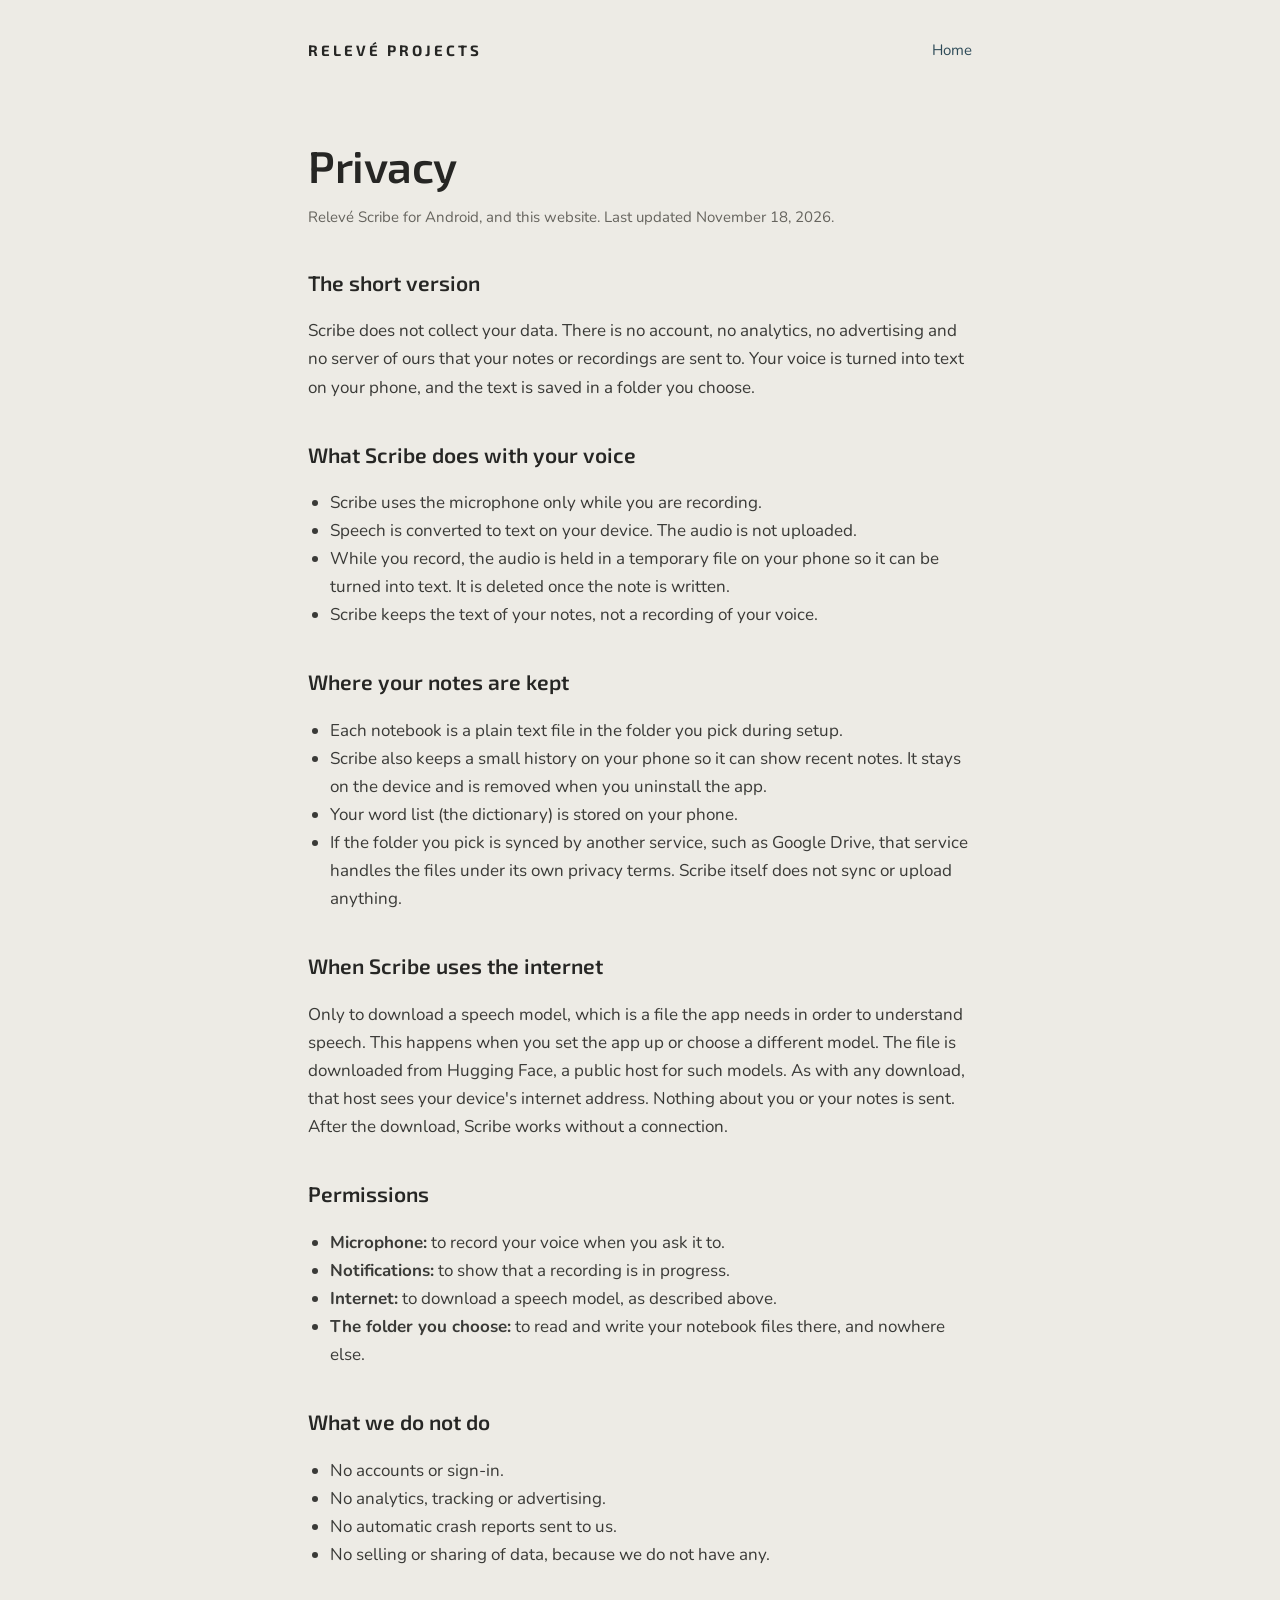
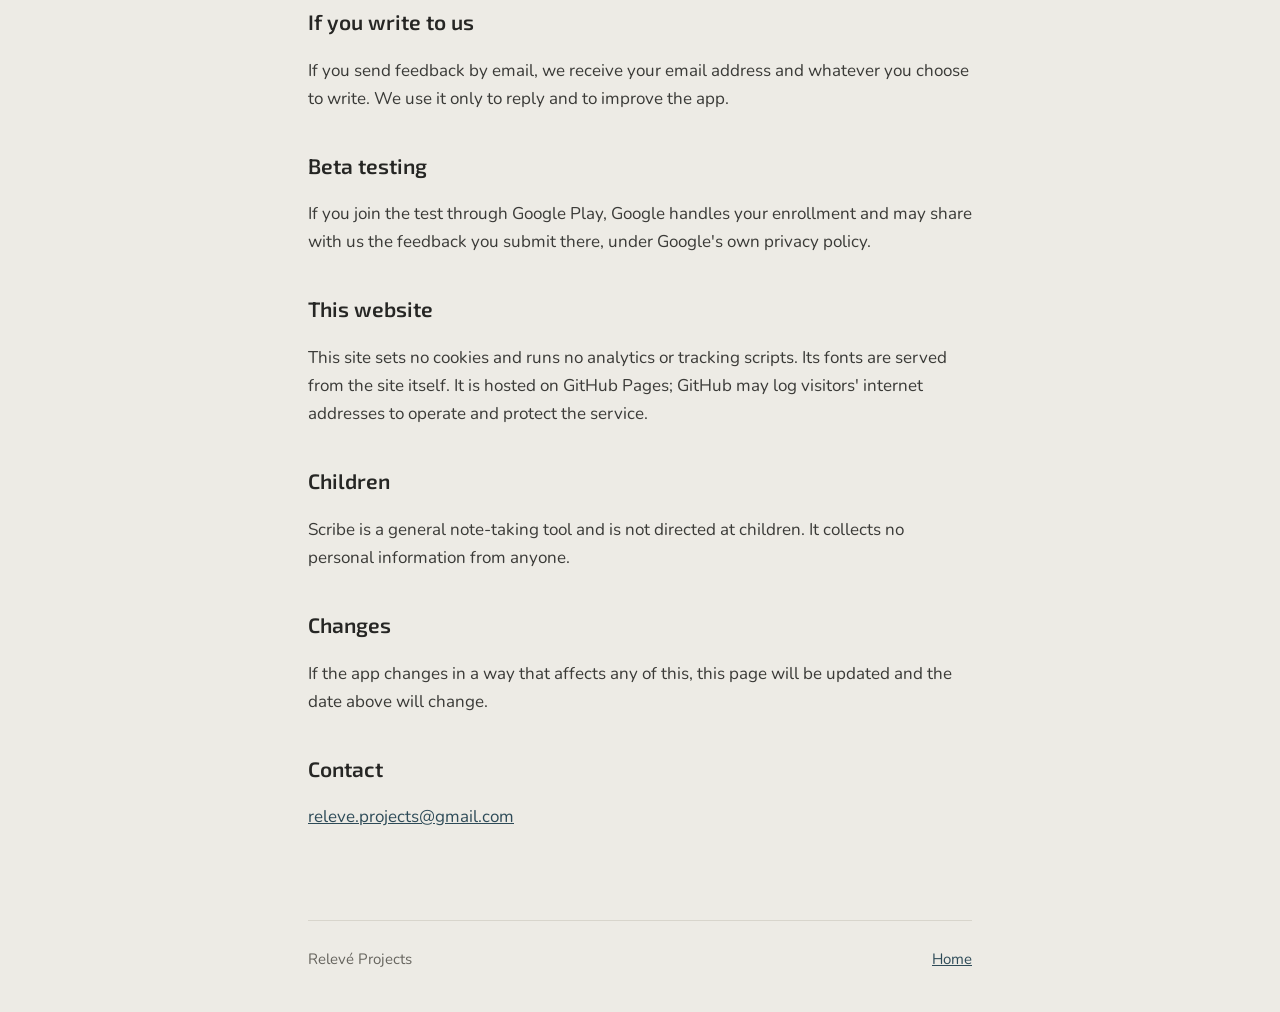
==== privacy.html @ f169d432 "Relevé Projects site: home page and privacy policy Co-Authored-By: Claude Fable 5.2 <noreply@anthrop" ====
<!doctype html>
<html lang="en">
<head>
<meta charset="utf-8">
<meta name="viewport" content="width=device-width, initial-scale=1">
<title>Privacy · Relevé Projects</title>
<meta name="description" content="Privacy policy for Relevé Scribe and this website.">
<link rel="icon" href="favicon.svg" type="image/svg+xml">
<link rel="stylesheet" href="style.css">
</head>
<body>
<div class="wrap narrow">

<header class="top">
  <a class="brand" href="./">Relevé Projects</a>
  <nav aria-label="Main"><a href="./">Home</a></nav>
</header>

<main>
<article class="doc">
  <h1>Privacy</h1>
  <p class="date">Relevé Scribe for Android, and this website. Last updated November 18, 2026.</p>

  <h2>The short version</h2>
  <p>Scribe does not collect your data. There is no account, no analytics, no advertising and no server of ours that your notes or recordings are sent to. Your voice is turned into text on your phone, and the text is saved in a folder you choose.</p>

  <h2>What Scribe does with your voice</h2>
  <ul>
    <li>Scribe uses the microphone only while you are recording.</li>
    <li>Speech is converted to text on your device. The audio is not uploaded.</li>
    <li>While you record, the audio is held in a temporary file on your phone so it can be turned into text. It is deleted once the note is written.</li>
    <li>Scribe keeps the text of your notes, not a recording of your voice.</li>
  </ul>

  <h2>Where your notes are kept</h2>
  <ul>
    <li>Each notebook is a plain text file in the folder you pick during setup.</li>
    <li>Scribe also keeps a small history on your phone so it can show recent notes. It stays on the device and is removed when you uninstall the app.</li>
    <li>Your word list (the dictionary) is stored on your phone.</li>
    <li>If the folder you pick is synced by another service, such as Google Drive, that service handles the files under its own privacy terms. Scribe itself does not sync or upload anything.</li>
  </ul>

  <h2>When Scribe uses the internet</h2>
  <p>Only to download a speech model, which is a file the app needs in order to understand speech. This happens when you set the app up or choose a different model. The file is downloaded from Hugging Face, a public host for such models. As with any download, that host sees your device's internet address. Nothing about you or your notes is sent. After the download, Scribe works without a connection.</p>

  <h2>Permissions</h2>
  <ul>
    <li><strong>Microphone:</strong> to record your voice when you ask it to.</li>
    <li><strong>Notifications:</strong> to show that a recording is in progress.</li>
    <li><strong>Internet:</strong> to download a speech model, as described above.</li>
    <li><strong>The folder you choose:</strong> to read and write your notebook files there, and nowhere else.</li>
  </ul>

  <h2>What we do not do</h2>
  <ul>
    <li>No accounts or sign-in.</li>
    <li>No analytics, tracking or advertising.</li>
    <li>No automatic crash reports sent to us.</li>
    <li>No selling or sharing of data, because we do not have any.</li>
  </ul>

  <h2>If you write to us</h2>
  <p>If you send feedback by email, we receive your email address and whatever you choose to write. We use it only to reply and to improve the app.</p>

  <h2>Beta testing</h2>
  <p>If you join the test through Google Play, Google handles your enrollment and may share with us the feedback you submit there, under Google's own privacy policy.</p>

  <h2>This website</h2>
  <p>This site sets no cookies and runs no analytics or tracking scripts. Its fonts are served from the site itself. It is hosted on GitHub Pages; GitHub may log visitors' internet addresses to operate and protect the service.</p>

  <h2>Children</h2>
  <p>Scribe is a general note-taking tool and is not directed at children. It collects no personal information from anyone.</p>

  <h2>Changes</h2>
  <p>If the app changes in a way that affects any of this, this page will be updated and the date above will change.</p>

  <h2>Contact</h2>
  <p><a href="mailto:releve.projects@gmail.com">releve.projects@gmail.com</a></p>
</article>
</main>

<footer>
  <span>Relevé Projects</span>
  <span class="links"><a href="./">Home</a></span>
</footer>

</div>
</body>
</html>
---- style.css ----
/* Relevé Projects — Basalt look, shared with the Scribe app.
   Fonts are served from this site (fonts/), so a visit makes no third-party requests. */
@font-face{font-family:"Exo 2";src:url("fonts/exo2.ttf") format("truetype");font-weight:100 900;font-display:swap}
@font-face{font-family:"Nunito";src:url("fonts/nunito.ttf") format("truetype");font-weight:200 1000;font-display:swap}
:root{
  --bg:#EDEBE5;--ink:#262624;--soft:#3A3A37;--body:#4A4945;--muted:#66645E;
  --card:#FFFFFF;--line:#D8D5CC;--deep:#2E4B58;--on-deep:#EDEBE5;--on-deep-soft:#C9DDE2;--link:#2E4B58;
  --display:"Exo 2",system-ui,sans-serif;--text:"Nunito",system-ui,sans-serif;
}
@media (prefers-color-scheme:dark){:root{
  --bg:#1E1F1D;--ink:#ECEBE6;--soft:#DAD9D3;--body:#C4C3BC;--muted:#9C9A93;
  --card:#282A27;--line:#363834;--deep:#2E4B58;--on-deep:#ECEBE6;--on-deep-soft:#B9D8E2;--link:#9CCBD8;
}}
*{box-sizing:border-box}
html{-webkit-text-size-adjust:100%}
body{margin:0;background:var(--bg);color:var(--ink);font-family:var(--text);font-size:17px;line-height:1.65}
a{color:var(--link)}
a:hover{text-decoration-thickness:2px}
a:focus-visible,.btn:focus-visible{outline:3px solid #3E889B;outline-offset:3px;border-radius:6px}
.wrap{max-width:980px;margin:0 auto;padding:0 28px}
.wrap.narrow{max-width:720px}
header.top{display:flex;flex-wrap:wrap;justify-content:space-between;align-items:center;gap:12px;padding:28px 0}
.brand{font-family:var(--display);font-weight:700;letter-spacing:3px;font-size:15px;text-transform:uppercase;color:var(--ink);text-decoration:none}
nav{display:flex;flex-wrap:wrap;gap:24px;font-size:15px}
nav a{text-decoration:none;padding:10px 0}
nav a:hover{text-decoration:underline}
.label{margin:0;font-family:var(--display);font-weight:600;font-size:14px;letter-spacing:2.5px;text-transform:uppercase;color:var(--muted)}
.hero{padding:88px 0 72px;display:flex;flex-direction:column;gap:26px}
h1{margin:0;font-family:var(--display);font-weight:600;font-size:clamp(34px,5.4vw,60px);line-height:1.12;letter-spacing:-.5px;max-width:15ch}
.lead{display:flex;flex-direction:column;gap:16px;max-width:60ch;font-size:19px;color:var(--soft)}
.lead p{margin:0}
.idea{background:var(--deep);color:var(--on-deep);border-radius:20px;padding:clamp(30px,6vw,60px);display:flex;flex-direction:column;gap:18px;margin-bottom:72px}
.idea .label{color:var(--on-deep-soft)}
.idea .claim{margin:0;font-family:var(--display);font-weight:500;font-size:clamp(24px,3.6vw,36px);line-height:1.28;max-width:24ch}
.idea p.more{margin:0;max-width:58ch;color:#E3E8E6}
.cards{display:flex;flex-wrap:wrap;gap:20px;padding-bottom:80px}
.card{flex:1 1 260px;background:var(--card);border:1px solid var(--line);border-radius:16px;padding:26px;display:flex;flex-direction:column;gap:8px}
.card h2{margin:0;font-family:var(--display);font-weight:600;font-size:19px}
.card p{margin:0;color:var(--body);font-size:16px}
section.block{padding-bottom:72px;display:flex;flex-direction:column;gap:18px}
.project{background:var(--card);border:1px solid var(--line);border-radius:16px;padding:30px;display:flex;flex-wrap:wrap;gap:26px;align-items:center}
.appicon{width:76px;height:76px;border-radius:20px;background:#2E4B58;display:flex;align-items:center;justify-content:center;flex:none}
.project .info{flex:999 1 320px;min-width:0;display:flex;flex-direction:column;gap:6px}
.project h3{margin:0;font-family:var(--display);font-weight:600;font-size:24px}
.project p{margin:0;color:var(--body)}
.project .meta{font-size:15px;color:var(--muted)}
.btn{flex:none;display:inline-block;background:#2E4B58;color:#FFFFFF;text-decoration:none;font-weight:700;padding:14px 22px;border-radius:999px;font-size:16px}
.btn:hover{background:#243C47}
@media (prefers-color-scheme:dark){.btn{background:#3E889B;color:#10201F}.btn:hover{background:#4C97AA}}
.after{margin:0;max-width:60ch;color:var(--body)}
.checks{display:flex;flex-wrap:wrap;gap:20px}
.checks p{margin:0;flex:1 1 260px;border-top:2px solid var(--link);padding-top:16px;font-size:16px;color:var(--soft)}
footer{border-top:1px solid var(--line);padding:26px 0 40px;display:flex;flex-wrap:wrap;justify-content:space-between;gap:12px;font-size:15px;color:var(--muted)}
footer span.links{display:flex;flex-wrap:wrap;gap:22px}
/* privacy page */
article.doc{padding:40px 0 72px}
article.doc h1{font-size:clamp(30px,4.4vw,44px);max-width:none;margin-bottom:8px}
article.doc h2{font-family:var(--display);font-weight:600;font-size:21px;margin:36px 0 8px}
article.doc p,article.doc li{color:var(--soft)}
article.doc ul{padding-left:22px}
article.doc .date{color:var(--muted);font-size:15px}
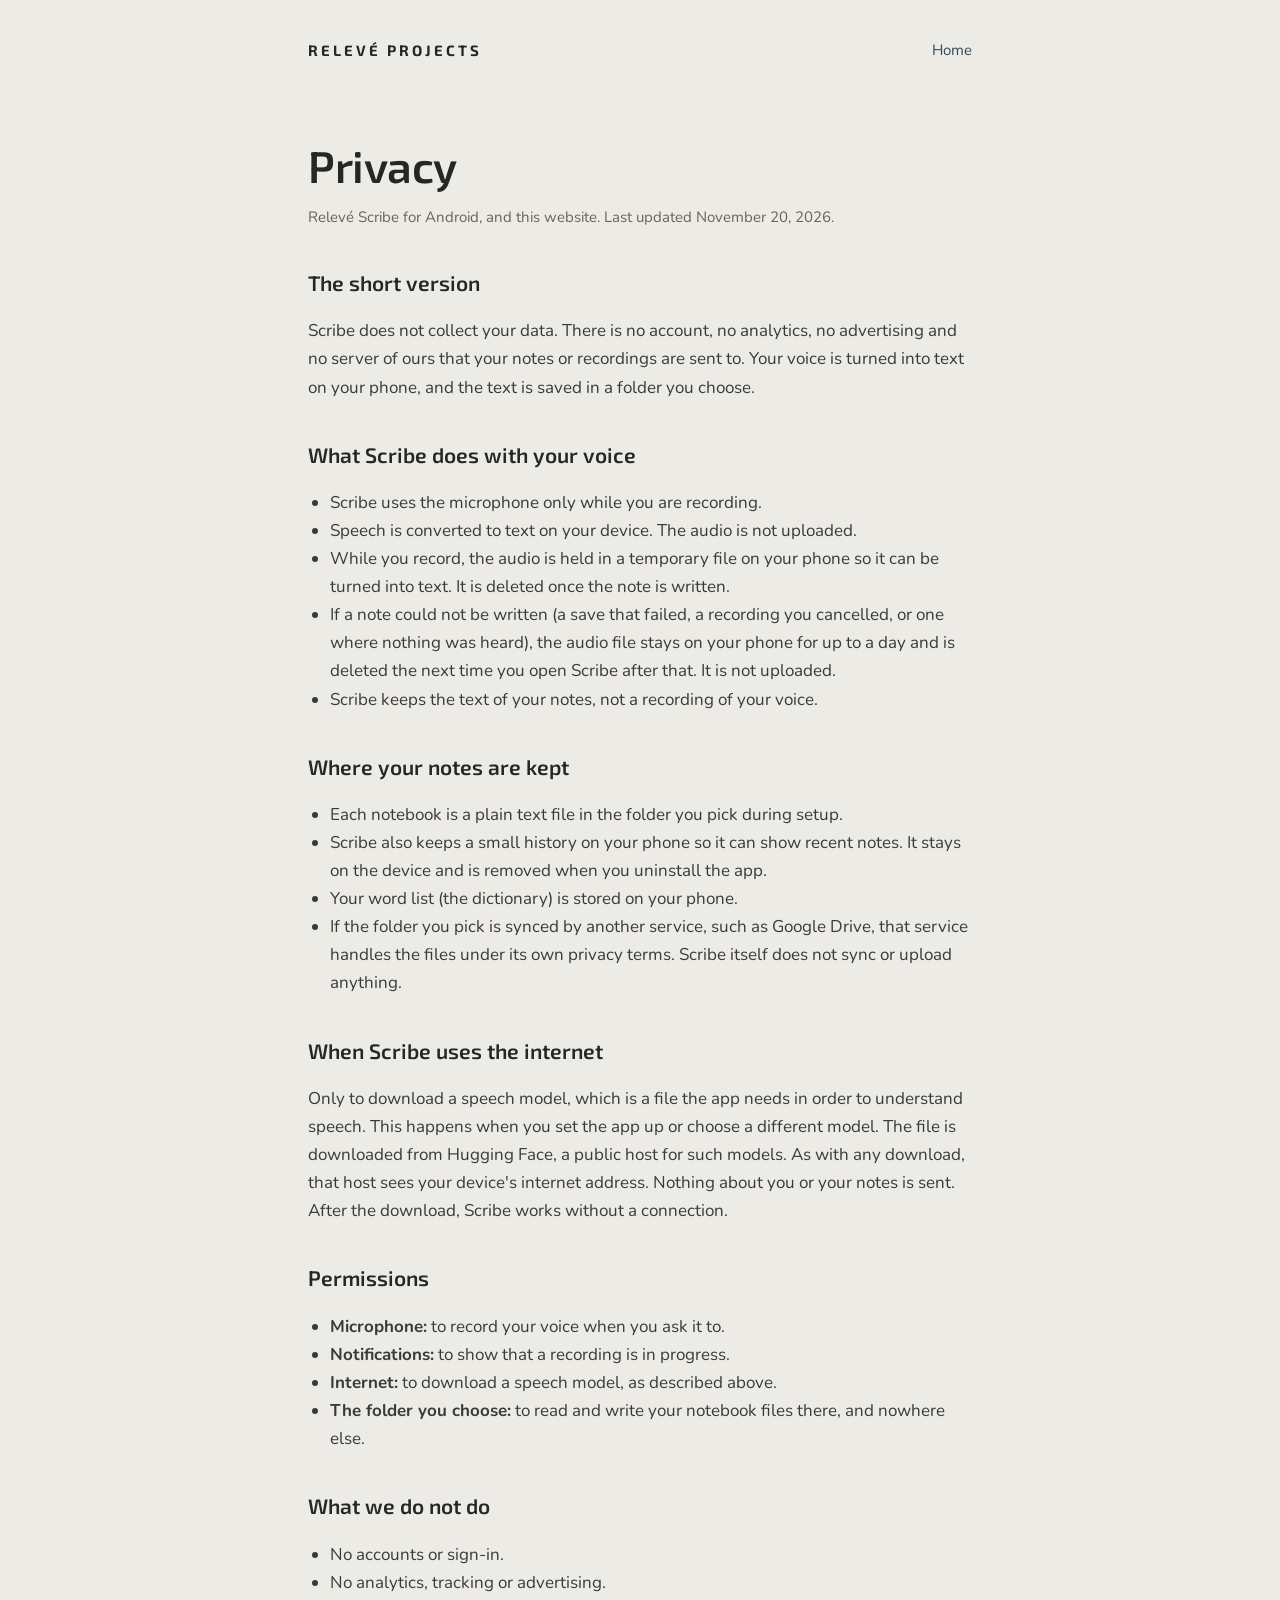
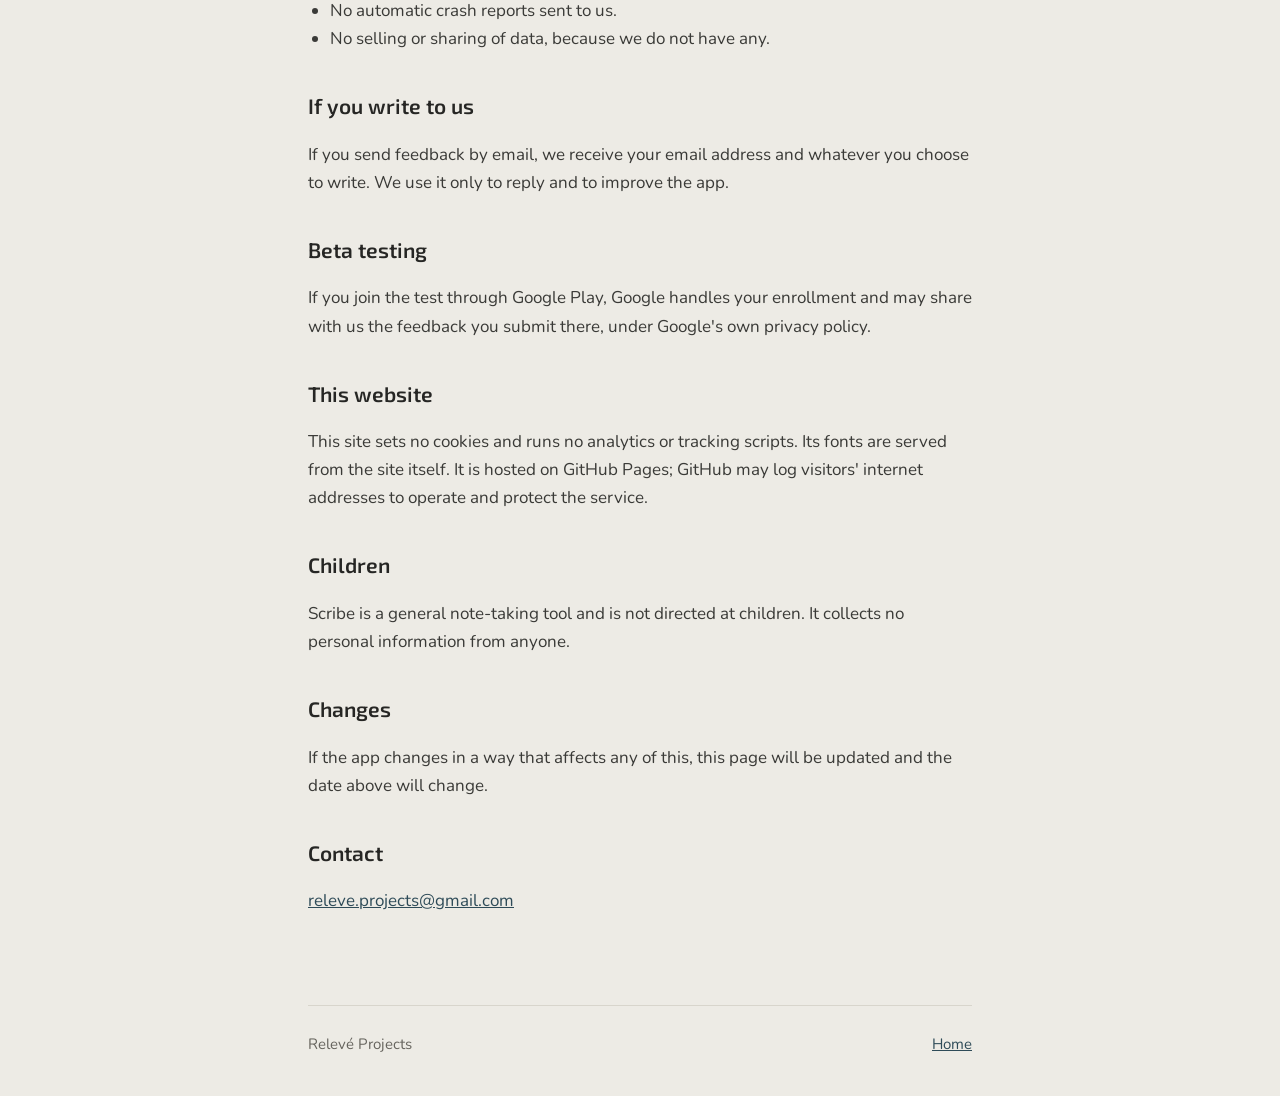
==== commit a4c3f39d: "Privacy page: say what happens to audio when a note could not be written Co-Authored-By: Claude Fabl" ====
--- a/privacy.html
+++ b/privacy.html
@@ -19,7 +19,7 @@
 <main>
 <article class="doc">
   <h1>Privacy</h1>
-  <p class="date">Relevé Scribe for Android, and this website. Last updated November 18, 2026.</p>
+  <p class="date">Relevé Scribe for Android, and this website. Last updated November 20, 2026.</p>
 
   <h2>The short version</h2>
   <p>Scribe does not collect your data. There is no account, no analytics, no advertising and no server of ours that your notes or recordings are sent to. Your voice is turned into text on your phone, and the text is saved in a folder you choose.</p>
@@ -29,6 +29,7 @@
     <li>Scribe uses the microphone only while you are recording.</li>
     <li>Speech is converted to text on your device. The audio is not uploaded.</li>
     <li>While you record, the audio is held in a temporary file on your phone so it can be turned into text. It is deleted once the note is written.</li>
+    <li>If a note could not be written (a save that failed, a recording you cancelled, or one where nothing was heard), the audio file stays on your phone for up to a day and is deleted the next time you open Scribe after that. It is not uploaded.</li>
     <li>Scribe keeps the text of your notes, not a recording of your voice.</li>
   </ul>
 
